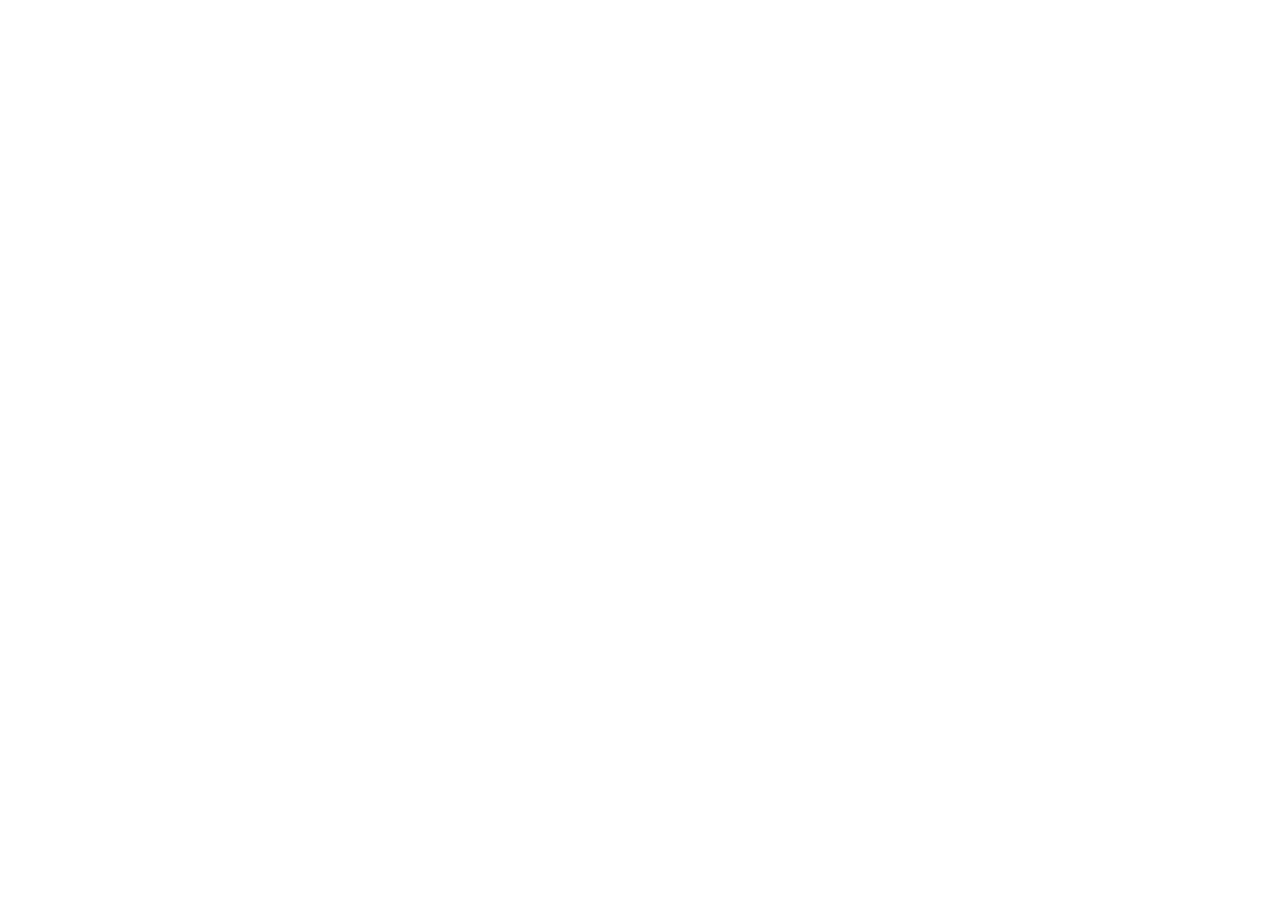
==== comeon.html @ d4e7b354 "olkjn" ====
<!DOCTYPE html>
<html lang="en">
<head>
    <meta charset="UTF-8">
    <meta name="viewport" content="width=device-width, initial-scale=1.0">
    <title>projects</title>
</head>
<body>
    
</body>
</html>
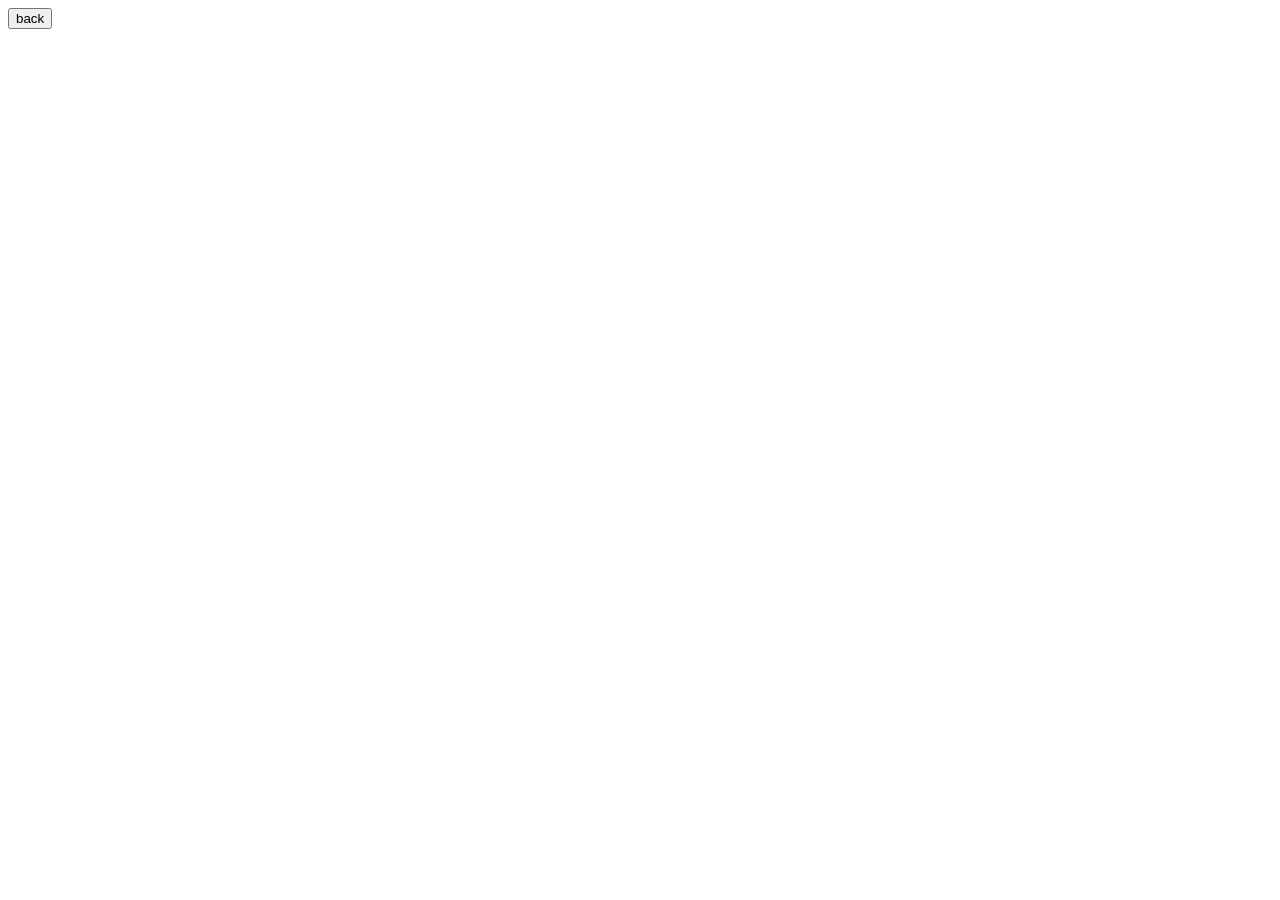
==== commit 0bfdf14c: "hhhhhhhhhh" ====
--- a/comeon.html
+++ b/comeon.html
@@ -3,9 +3,9 @@
 <head>
     <meta charset="UTF-8">
     <meta name="viewport" content="width=device-width, initial-scale=1.0">
-    <title>projects</title>
+    <title>service</title>
 </head>
 <body>
-    
+     <button onclick="window.location.href=' https://laimelon4ik-art.github.io/3rd/index.html'">back</button>
 </body>
 </html>
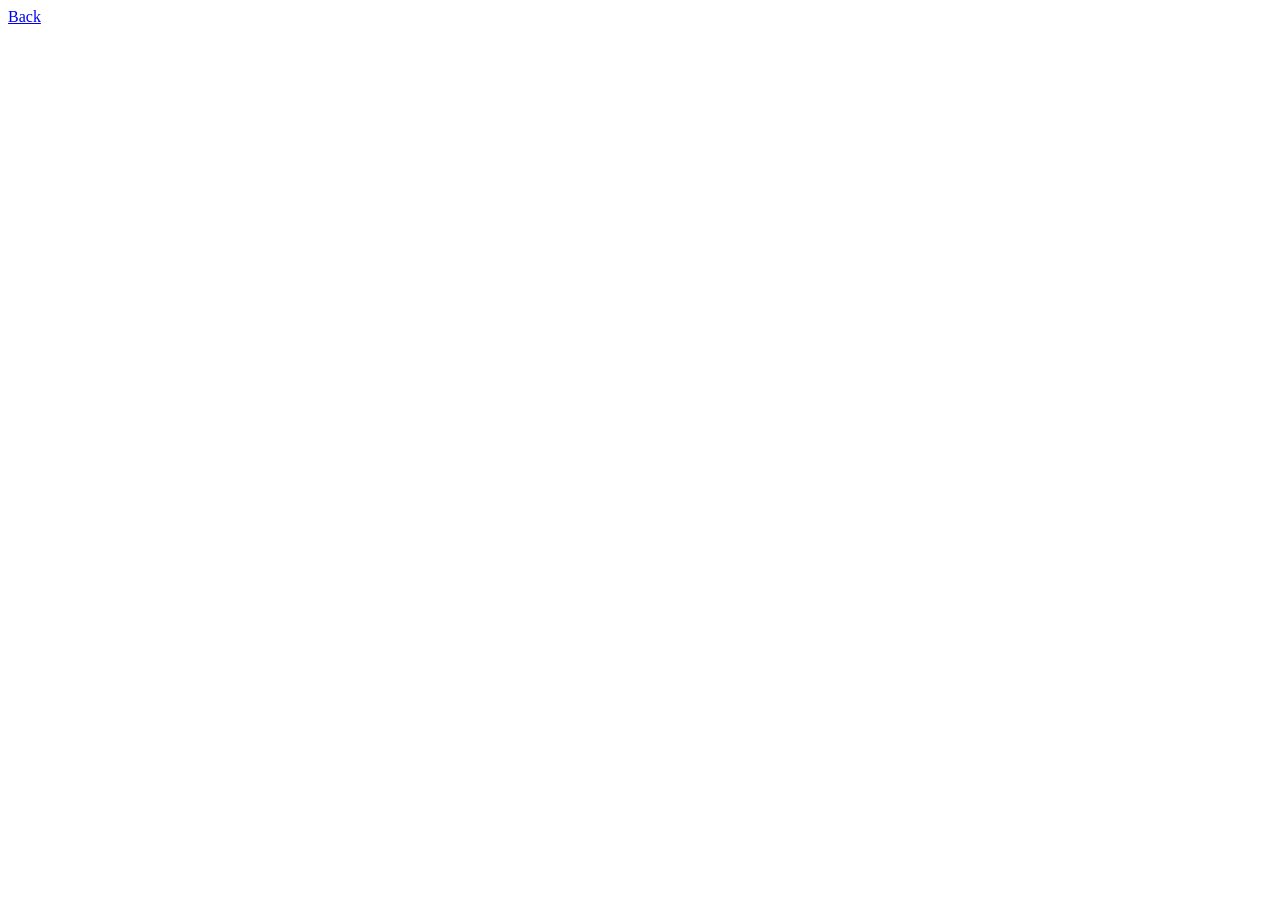
==== commit f9ed2707: "ggggg" ====
--- a/comeon.html
+++ b/comeon.html
@@ -6,6 +6,6 @@
     <title>service</title>
 </head>
 <body>
-     <button onclick="window.location.href=' https://laimelon4ik-art.github.io/3rd/index.html'">back</button>
+     <a href="index.html">Back</a>
 </body>
 </html>
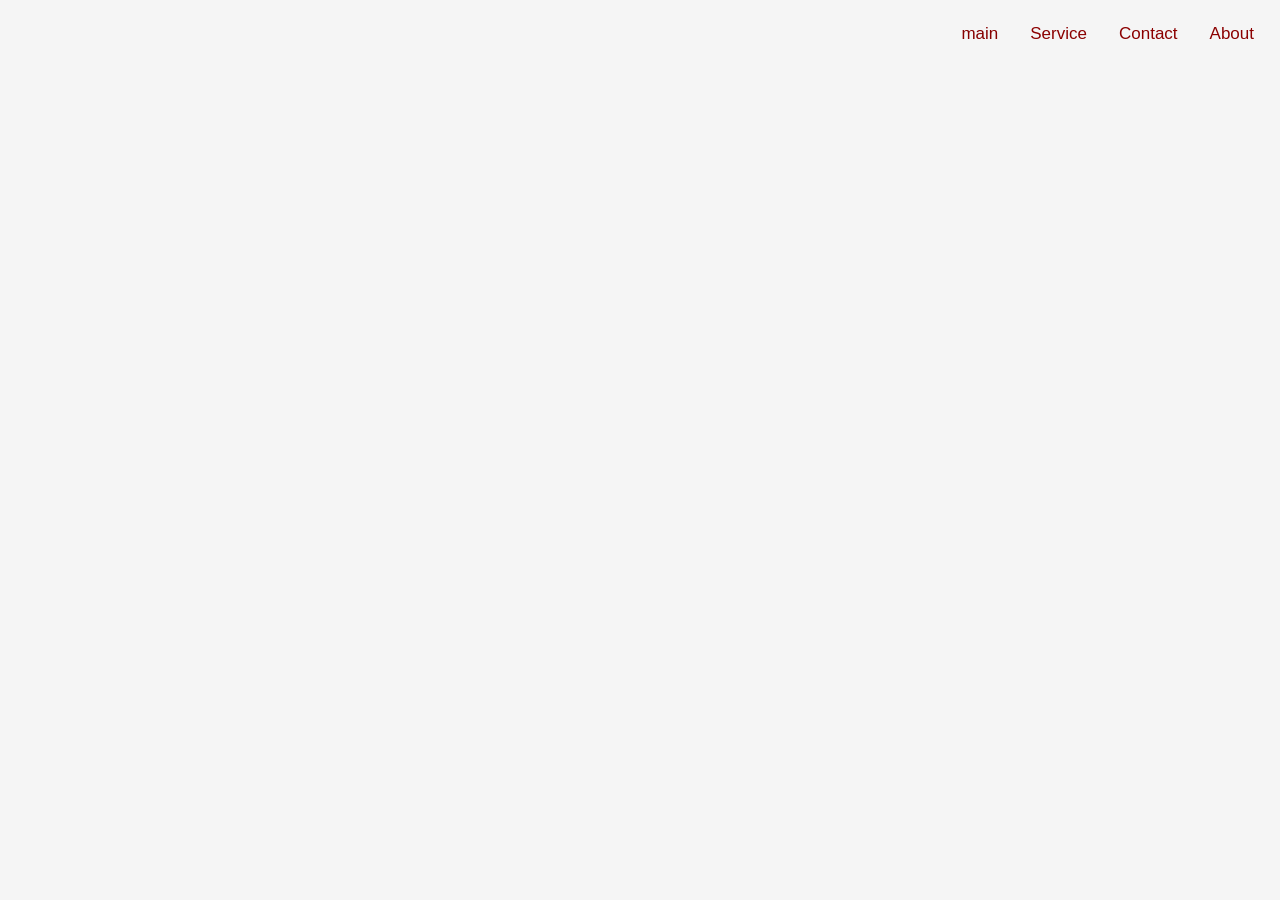
==== commit a2ec14e3: "dfghjhfdfghjuyfdfguiuytruytrfyuyt" ====
--- a/comeon.html
+++ b/comeon.html
@@ -4,8 +4,21 @@
     <meta charset="UTF-8">
     <meta name="viewport" content="width=device-width, initial-scale=1.0">
     <title>service</title>
+    <link rel="stylesheet" href="main.css" />
+     <style>
+      body {
+        background-color: #f5f5f5;
+      }
+    </style>
 </head>
 <body>
-     <a href="index.html">Back</a>
+     <div class="topnav">
+      <div class="nav-links">
+        <a class="active" href="index.html">main</a>
+        <a href="comeon.html">Service</a>
+        <a href="new.html">Contact</a>
+        <a href="hi.html">About</a>
+      </div>
+    </div>
 </body>
 </html>
--- a/main.css
+++ b/main.css
@@ -0,0 +1,150 @@
+
+* {
+  box-sizing: border-box;
+}
+
+html,
+body {
+  margin: 0;
+  padding: 0;
+  overflow-x: hidden;
+  font-family: Arial, Helvetica, sans-serif;
+}
+
+
+.topnav {
+  display: flex;
+  align-items: center;
+  background-color: transparent;
+  padding: 10px;
+}
+
+.logo {
+  height: 70px;
+}
+
+.nav-links {
+  margin-left: auto;
+  display: flex;
+  list-style-type: none;
+  margin-top: 0px;
+}
+
+.nav-links a {
+  color:  darkred;
+  padding: 14px 16px;
+  text-decoration: none;
+  font-size: 17px;
+  transition: all 0.2s ease;
+}
+
+.nav-links a:hover {
+  background-color: #ffffff;
+  color: black;
+}
+
+.nav-links a.active {
+  color: #860000;
+  border-bottom: 0px solid #04aa6d;
+  background: transparent;
+}
+
+
+.project-card {
+  display: flex;
+  align-items: center;
+  gap: 50px;
+  max-width: 1400px;
+  margin: 60px auto;
+  padding: 0 20px;
+  margin-top: 0px;
+}
+
+/* Image Section */
+.img_description {
+  width: 50%;
+  flex-shrink: 0;
+}
+
+.img_description img {
+  width: 100%;
+  height: 500px;
+  object-fit: cover;
+  display: block;
+  border-radius: 4px;
+}
+
+/* Text Section */
+.text-align-projects {
+  width: 50%;
+  text-align: left;
+  display: flex;
+  flex-direction: column;
+  justify-content: center;
+  gap: 8px;
+  margin-top: 0px;
+}
+
+.text-align-projects h3 {
+  font-size: 2.5rem;
+  font-weight: 700;
+  margin: 0;
+  color: #111;
+  line-height: 1.2;
+  margin-top: 0px;
+}
+
+.text-align-projects p {
+  margin: 0;
+  font-size: 1rem;
+  line-height: 1.6;
+  color: #444;
+  margin-top: 0px;
+}
+
+.text-align-projects p:nth-child(2) {
+  font-weight: 600;
+  color: #333;
+}
+
+.text-align-projects p:nth-child(3) {
+  color: #666;
+  font-size: 0.95rem;
+  margin-top: 0px;
+}
+
+
+.image-container {
+  display: flex;
+  gap: 30px;
+  margin-bottom: 60px;
+  flex-wrap: wrap;
+  margin-top: 0px;
+}
+
+.image-container .image-item {
+  flex: 1;
+  min-width: 300px;
+}
+
+.image-container .image-item img {
+  width: 100%;
+  height: 350px;
+  object-fit: cover;
+  border-radius: 4px;
+  display: block;
+}
+
+.image-container .image-info h4 {
+  margin: 15px 0 8px 0;
+  font-size: 18px;
+  font-weight: 600;
+}
+
+.image-container .image-info .location,
+.image-container .image-info .year {
+  margin: 4px 0;
+  font-size: 14px;
+  color: #666;
+}
+
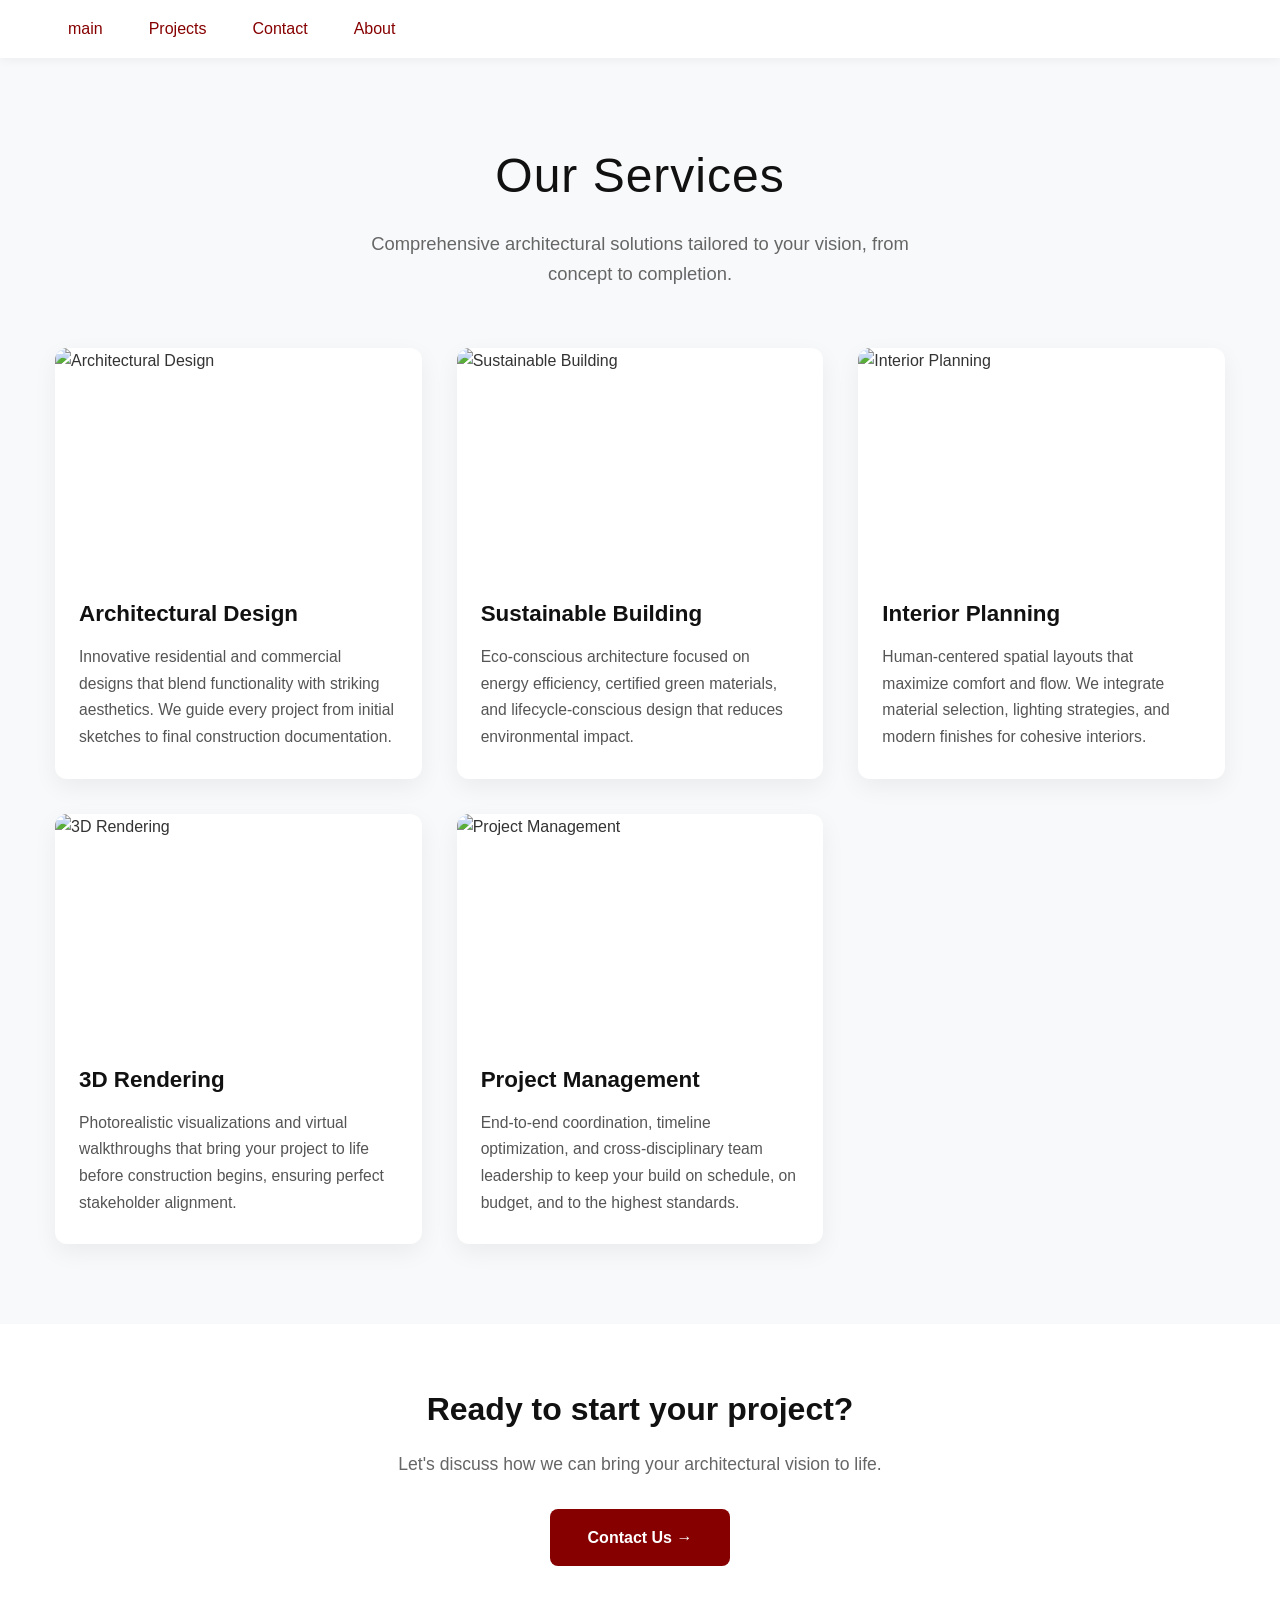
==== commit 4f844a16: "ftyè_98ygvgyhgv" ====
--- a/comeon.html
+++ b/comeon.html
@@ -1,24 +1,256 @@
-<!DOCTYPE html>
+<!doctype html>
 <html lang="en">
-<head>
-    <meta charset="UTF-8">
-    <meta name="viewport" content="width=device-width, initial-scale=1.0">
-    <title>service</title>
-    <link rel="stylesheet" href="main.css" />
-     <style>
+  <head>
+    <meta charset="UTF-8" />
+    <meta name="viewport" content="width=device-width, initial-scale=1.0" />
+    <title>Services </title>
+    <style>
+      
+      * {
+        margin: 0;
+        padding: 0;
+        box-sizing: border-box;
+      }
       body {
-        background-color: #f5f5f5;
-      }
+        font-family: "Segoe UI", Arial, Helvetica, sans-serif;
+        background-color: #f8f9fa;
+        color: #333;
+        line-height: 1.6;
+      }
+
+      
+      .topnav {
+        display: flex;
+        align-items: center;
+        justify-content: space-between;
+        padding: 10px 60px;
+        background: #fff;
+        box-shadow: 0 2px 10px rgba(0, 0, 0, 0.05);
+      }
+      .logo {
+        height: 60px;
+      }
+      .nav-links {
+        display: flex;
+        gap: 30px;
+        list-style: none;
+      }
+      .nav-links a {
+        text-decoration: none;
+        color: #860000;
+        font-weight: 500;
+        padding: 6px 8px;
+        transition: 0.3s;
+      }
+      .nav-links a:hover,
+      .nav-links a.active {
+        background: rgba(134, 0, 0, 0.1);
+        border-radius: 6px;
+      }
+
+      
+      .services-header {
+        text-align: center;
+        padding: 80px 20px 40px;
+      }
+      .services-header h1 {
+        font-size: 3rem;
+        font-weight: 300;
+        color: #111;
+        margin-bottom: 15px;
+        letter-spacing: 1px;
+      }
+      .services-header p {
+        font-size: 1.15rem;
+        color: #666;
+        max-width: 600px;
+        margin: 0 auto;
+      }
+
+      
+      .services-grid {
+        display: grid;
+        grid-template-columns: repeat(auto-fit, minmax(320px, 1fr));
+        gap: 35px;
+        max-width: 1250px;
+        margin: 0 auto;
+        padding: 20px 40px 80px;
+      }
+
+      
+      .service-card {
+        background: #fff;
+        border-radius: 12px;
+        overflow: hidden;
+        box-shadow: 0 8px 25px rgba(0, 0, 0, 0.06);
+        transition:
+          transform 0.3s ease,
+          box-shadow 0.3s ease;
+      }
+      .service-card:hover {
+        transform: translateY(-8px);
+        box-shadow: 0 15px 35px rgba(0, 0, 0, 0.12);
+      }
+      .service-card img {
+        width: 100%;
+        height: 220px;
+        object-fit: cover;
+        display: block;
+      }
+      .service-content {
+        padding: 28px 24px;
+      }
+      .service-content h3 {
+        font-size: 1.4rem;
+        color: #111;
+        margin-bottom: 12px;
+        font-weight: 600;
+      }
+      .service-content p {
+        font-size: 0.98rem;
+        color: #555;
+        line-height: 1.7;
+        margin: 0;
+      }
+
+      
+      .services-cta {
+        text-align: center;
+        padding: 60px 20px 90px;
+        background: #fff;
+      }
+      .services-cta h2 {
+        font-size: 2rem;
+        color: #111;
+        margin-bottom: 15px;
+      }
+      .services-cta p {
+        color: #666;
+        margin-bottom: 30px;
+        font-size: 1.1rem;
+      }
+      .cta-button {
+        display: inline-block;
+        padding: 16px 38px;
+        background: #860000;
+        color: #fff;
+        text-decoration: none;
+        border-radius: 8px;
+        font-weight: 600;
+        transition: 0.3s;
+      }
+      .cta-button:hover {
+        background: #660000;
+        transform: translateY(-3px);
+        box-shadow: 0 8px 20px rgba(134, 0, 0, 0.3);
+      }
+
+      
     </style>
-</head>
-<body>
-     <div class="topnav">
+  </head>
+  <body>
+    
+    <div class="topnav">
+    
       <div class="nav-links">
-        <a class="active" href="index.html">main</a>
-        <a href="comeon.html">Service</a>
+        <a href="index.html">main</a>
+        <a href="SMTH.html">Projects</a>
         <a href="new.html">Contact</a>
         <a href="hi.html">About</a>
       </div>
     </div>
-</body>
-</html>+
+    
+    <div class="services-header">
+      <h1>Our Services</h1>
+      <p>
+        Comprehensive architectural solutions tailored to your vision, from
+        concept to completion.
+      </p>
+    </div>
+
+    
+    <div class="services-grid">
+      <div class="service-card">
+        <img
+          src="https://images.pexels.com/photos/323780/pexels-photo-323780.jpeg"
+          alt="Architectural Design"
+        />
+        <div class="service-content">
+          <h3>Architectural Design</h3>
+          <p>
+            Innovative residential and commercial designs that blend
+            functionality with striking aesthetics. We guide every project from
+            initial sketches to final construction documentation.
+          </p>
+        </div>
+      </div>
+
+      <div class="service-card">
+        <img
+          src="https://images.pexels.com/photos/2089698/pexels-photo-2089698.jpeg"
+          alt="Sustainable Building"
+        />
+        <div class="service-content">
+          <h3>Sustainable Building</h3>
+          <p>
+            Eco-conscious architecture focused on energy efficiency, certified
+            green materials, and lifecycle-conscious design that reduces
+            environmental impact.
+          </p>
+        </div>
+      </div>
+
+      <div class="service-card">
+        <img
+          src="https://images.pexels.com/photos/1643383/pexels-photo-1643383.jpeg"
+          alt="Interior Planning"
+        />
+        <div class="service-content">
+          <h3>Interior Planning</h3>
+          <p>
+            Human-centered spatial layouts that maximize comfort and flow. We
+            integrate material selection, lighting strategies, and modern
+            finishes for cohesive interiors.
+          </p>
+        </div>
+      </div>
+
+      <div class="service-card">
+        <img
+          src="https://images.pexels.com/photos/33747710/pexels-photo-33747710.png"
+          alt="3D Rendering"
+        />
+        <div class="service-content">
+          <h3>3D Rendering</h3>
+          <p>
+            Photorealistic visualizations and virtual walkthroughs that bring
+            your project to life before construction begins, ensuring perfect
+            stakeholder alignment.
+          </p>
+        </div>
+      </div>
+
+      <div class="service-card">
+        <img
+          src="https://images.pexels.com/photos/4050315/pexels-photo-4050315.jpeg"
+          alt="Project Management"
+        />
+        <div class="service-content">
+          <h3>Project Management</h3>
+          <p>
+            End-to-end coordination, timeline optimization, and
+            cross-disciplinary team leadership to keep your build on schedule,
+            on budget, and to the highest standards.
+          </p>
+        </div>
+      </div>
+    </div>
+
+    <div class="services-cta">
+      <h2>Ready to start your project?</h2>
+      <p>Let's discuss how we can bring your architectural vision to life.</p>
+      <a href="new.html" class="cta-button">Contact Us →</a>
+    </div>
+  </body>
+</html>
